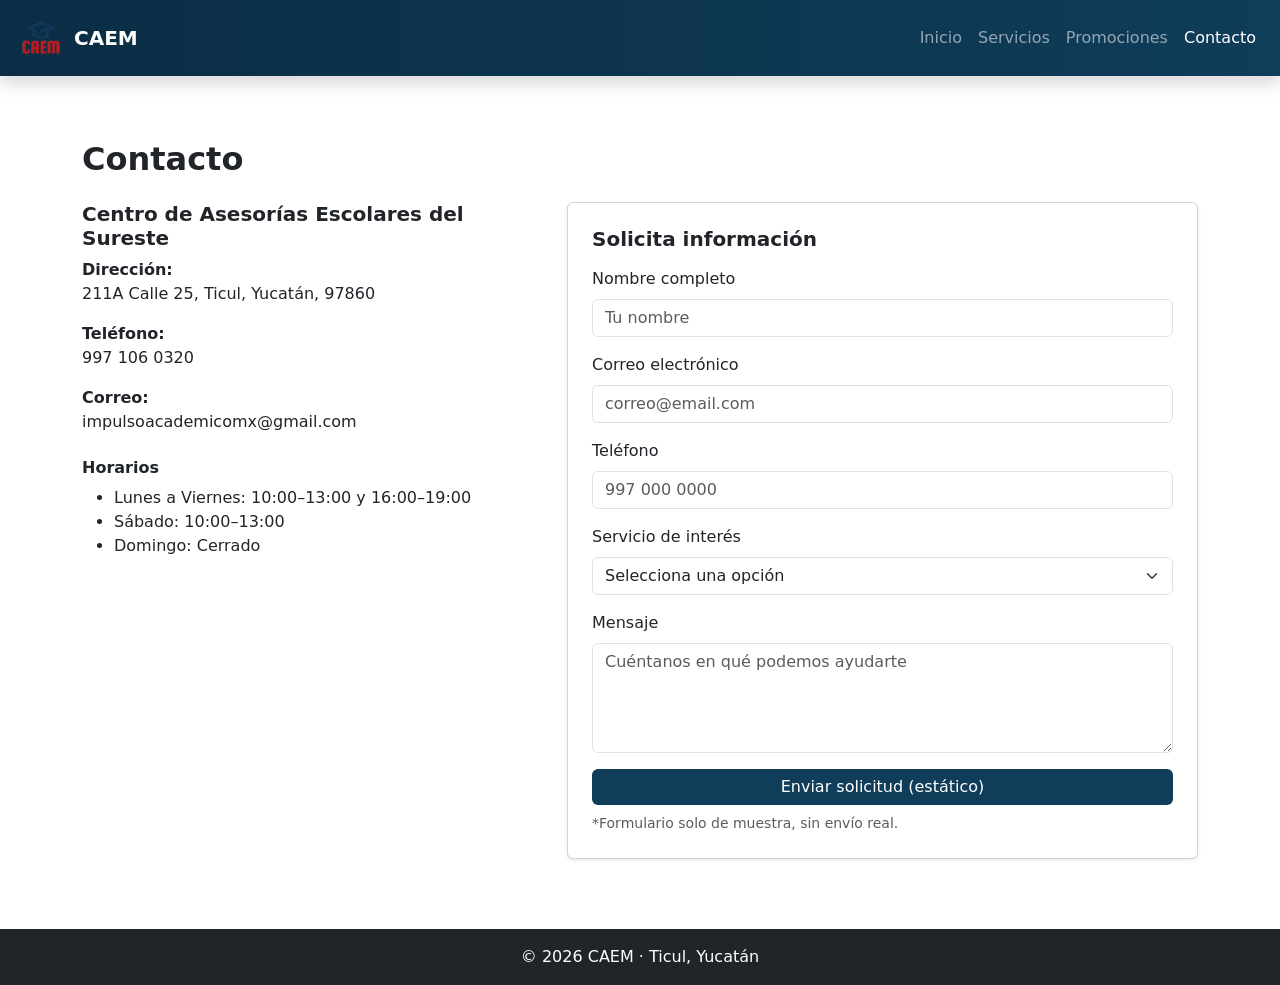
==== contacto.html @ b6067c70 "Primer commit - Sitio web CAEM" ====
<!doctype html>
<html lang="es">
<head>
  <meta charset="UTF-8">
  <title>Contacto | CAEM</title>
  <meta name="viewport" content="width=device-width, initial-scale=1">

  <link href="https://cdn.jsdelivr.net/npm/bootstrap@5.3.3/dist/css/bootstrap.min.css" rel="stylesheet">
  <link rel="stylesheet" href="styles.css">
</head>

<body>

<!-- NAV -->
<nav class="navbar navbar-expand-lg navbar-dark bg-caem fixed-top shadow">
  <div class="container-fluid px-3">
    <a class="navbar-brand d-flex align-items-center gap-2 fw-bold" href="index.html">
      <img src="imagenes/CAEMLOGOsF.png" class="logo-nav">
      CAEM
    </a>
    <ul class="navbar-nav ms-auto">
      <li class="nav-item"><a class="nav-link" href="index.html">Inicio</a></li>
      <li class="nav-item"><a class="nav-link" href="servicios.html">Servicios</a></li>
      <li class="nav-item"><a class="nav-link" href="promociones.html">Promociones</a></li>
      <li class="nav-item"><a class="nav-link active" href="contacto.html">Contacto</a></li>
    </ul>
  </div>
</nav>

<!-- CONTENIDO -->
<main>
  <section class="section-pad">
    <div class="container">
      <h2 class="fw-bold mb-4">Contacto</h2>

      <div class="row g-5">
        <!-- INFO -->
        <div class="col-lg-5">
          <h5 class="fw-bold">Centro de Asesorías Escolares del Sureste</h5>

          <p><strong>Dirección:</strong><br>
            211A Calle 25, Ticul, Yucatán, 97860
          </p>

          <p><strong>Teléfono:</strong><br>
            997 106 0320
          </p>

          <p><strong>Correo:</strong><br>
            impulsoacademicomx@gmail.com
          </p>

          <h6 class="fw-bold mt-4">Horarios</h6>
          <ul>
            <li>Lunes a Viernes: 10:00–13:00 y 16:00–19:00</li>
            <li>Sábado: 10:00–13:00</li>
            <li>Domingo: Cerrado</li>
          </ul>
        </div>

        <!-- FORMULARIO -->
        <div class="col-lg-7">
          <form class="card shadow-sm p-4">
            <h5 class="fw-bold mb-3">Solicita información</h5>

            <div class="mb-3">
              <label class="form-label">Nombre completo</label>
              <input
                type="text"
                class="form-control"
                placeholder="Tu nombre"
                required
              >
            </div>

            <div class="mb-3">
              <label class="form-label">Correo electrónico</label>
              <input
                type="email"
                class="form-control"
                placeholder="correo@email.com"
                required
              >
            </div>

            <div class="mb-3">
              <label class="form-label">Teléfono</label>
              <input
                type="tel"
                class="form-control"
                placeholder="997 000 0000"
                required
                pattern="[0-9 ]{10,}"
              >
            </div>

            <div class="mb-3">
              <label class="form-label">Servicio de interés</label>
              <select class="form-select" required>
                <option value="">Selecciona una opción</option>
                <option>Regularización</option>
                <option>Preparación para exámenes</option>
                <option>Apoyo en tareas</option>
                <option>Clases individuales</option>
              </select>
            </div>

            <div class="mb-3">
              <label class="form-label">Mensaje</label>
              <textarea
                class="form-control"
                rows="4"
                placeholder="Cuéntanos en qué podemos ayudarte"
                required
              ></textarea>
            </div>

            <button type="submit" class="btn btn-caem w-100">
              Enviar solicitud (estático)
            </button>

            <p class="small text-muted mt-2 mb-0">
              *Formulario solo de muestra, sin envío real.
            </p>
          </form>
        </div>
      </div>
    </div>
  </section>
</main>

<!-- FOOTER -->
<footer class="text-center py-3">
  © 2026 CAEM · Ticul, Yucatán
</footer>

</body>
</html>
---- styles.css ----
:root{
    --caem:#0b2d45;
    --caem2:#0f3d5a;
    --accent:#ffc107;
  }
  
  /* ===== LAYOUT GENERAL (FOOTER ABAJO) ===== */
  html, body{
    height: 100%;
  }
  
  body{
    margin: 0;
    padding-top: 70px;
    display: flex;
    flex-direction: column;
    font-family: system-ui, -apple-system, BlinkMacSystemFont, sans-serif;
  }
  
  main{
    flex: 1;
  }
  
  /* ===== NAV ===== */
  .bg-caem{
    background: linear-gradient(90deg, var(--caem), var(--caem2));
  }
  
  .logo-nav{
    height: 34px;
  }
  
  /* ===== HERO ===== */
  .hero{
    min-height: 85vh;
    background:
      linear-gradient(rgba(11,45,69,.85), rgba(11,45,69,.9)),
      url("imagenes/fondoPagPrincipal.jpeg") center/cover no-repeat;
    color: white;
  }
  
  .hero-interno{
    min-height: 45vh;
    background:
      linear-gradient(rgba(11,45,69,.9), rgba(11,45,69,.95));
  }
  
  .hero-servicios{
    background-image:
      linear-gradient(rgba(11,45,69,.9), rgba(11,45,69,.95)),
      url("imagenes/serviciosCaem.jpg");
  }
  
  .hero-promos{
    background-image:
      linear-gradient(rgba(11,45,69,.9), rgba(11,45,69,.95)),
      url("imagenes/promocionesCaem.jpg");
  }
  
  .logo-hero{
    max-width: 140px;
    filter: drop-shadow(0 6px 14px rgba(0,0,0,.35));
  }
  
  /* ===== SECCIONES ===== */
  .section-pad{
    padding: 70px 0;
  }
  
  /* ===== BOTONES ===== */
  .btn-caem{
    background: var(--caem2);
    color: white;
    border: none;
  }
  .btn-caem:hover{
    filter: brightness(1.08);
    color: white;
  }
  
  /* ===== CARDS ===== */
  .promo-card{
    transition: transform .2s ease;
  }
  .promo-card:hover{
    transform: translateY(-6px);
  }
  
  /* ===== FOOTER ===== */
  footer{
    background: #212529;
    color: white;
  }

/* =====caem logo nav ajuste====== */
.logo-nav {
    height: 50px;  
    width: auto;
}
.navbar .container{
    padding-left: 0;
  }
  
  .navbar-brand{
    margin-left: 0;
  }
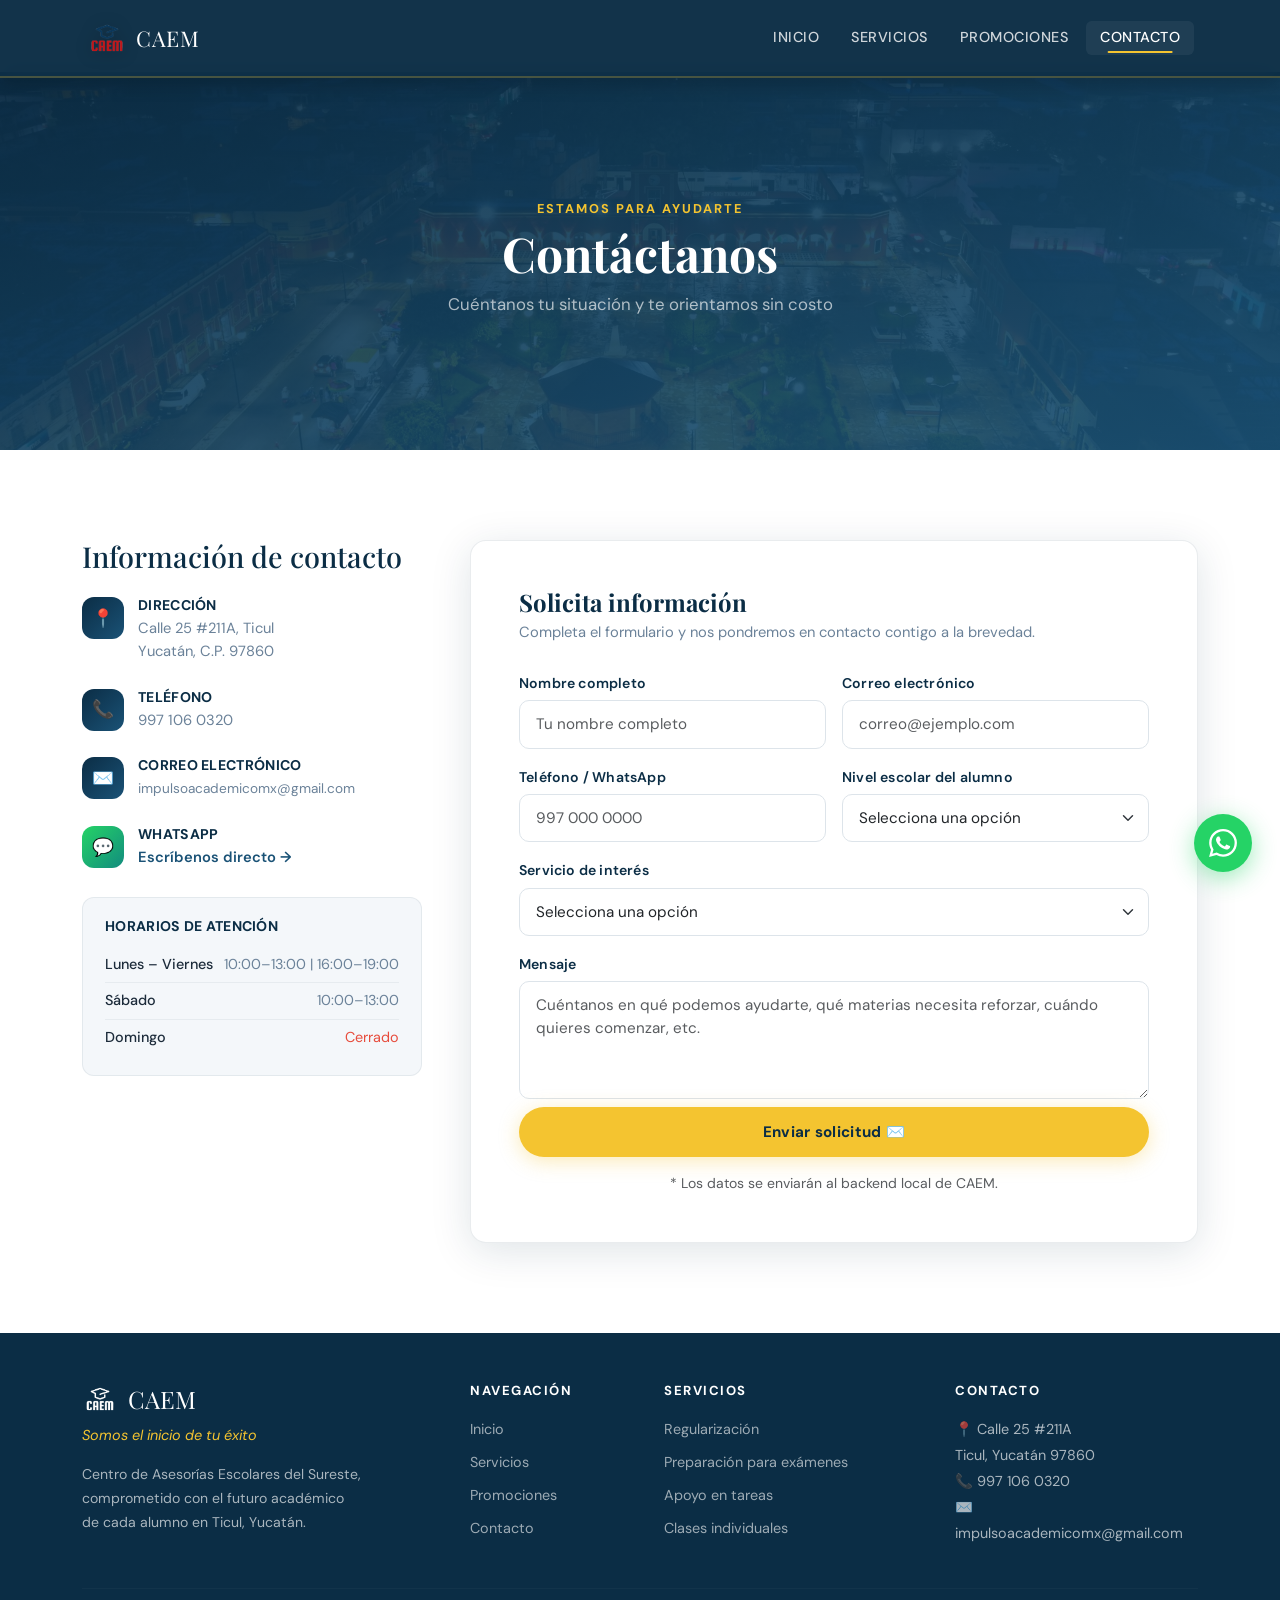
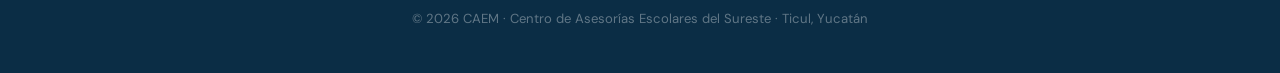
==== commit 671618e8: "Conectar frontend con backend en Render" ====
--- a/contacto.html
+++ b/contacto.html
@@ -4,135 +4,297 @@
   <meta charset="UTF-8">
   <title>Contacto | CAEM</title>
   <meta name="viewport" content="width=device-width, initial-scale=1">
-
   <link href="https://cdn.jsdelivr.net/npm/bootstrap@5.3.3/dist/css/bootstrap.min.css" rel="stylesheet">
   <link rel="stylesheet" href="styles.css">
 </head>
-
 <body>
 
 <!-- NAV -->
 <nav class="navbar navbar-expand-lg navbar-dark bg-caem fixed-top shadow">
-  <div class="container-fluid px-3">
-    <a class="navbar-brand d-flex align-items-center gap-2 fw-bold" href="index.html">
-      <img src="imagenes/CAEMLOGOsF.png" class="logo-nav">
+  <div class="container px-3">
+    <a class="navbar-brand d-flex align-items-center gap-2" href="index.html">
+      <img src="imagenes/CAEMLOGOsF.png" class="logo-nav" alt="CAEM">
       CAEM
     </a>
-    <ul class="navbar-nav ms-auto">
-      <li class="nav-item"><a class="nav-link" href="index.html">Inicio</a></li>
-      <li class="nav-item"><a class="nav-link" href="servicios.html">Servicios</a></li>
-      <li class="nav-item"><a class="nav-link" href="promociones.html">Promociones</a></li>
-      <li class="nav-item"><a class="nav-link active" href="contacto.html">Contacto</a></li>
-    </ul>
+    <button class="navbar-toggler border-0" type="button" data-bs-toggle="collapse" data-bs-target="#nav">
+      <span class="navbar-toggler-icon"></span>
+    </button>
+    <div class="collapse navbar-collapse" id="nav">
+      <ul class="navbar-nav ms-auto gap-1">
+        <li class="nav-item"><a class="nav-link" href="index.html">Inicio</a></li>
+        <li class="nav-item"><a class="nav-link" href="servicios.html">Servicios</a></li>
+        <li class="nav-item"><a class="nav-link" href="promociones.html">Promociones</a></li>
+        <li class="nav-item"><a class="nav-link active" href="contacto.html">Contacto</a></li>
+      </ul>
+    </div>
   </div>
 </nav>
+
+<!-- HERO -->
+<header class="hero-interno">
+  <div class="container text-center">
+    <p class="text-uppercase fw-bold mb-2" style="color:var(--accent);letter-spacing:2px;font-size:.8rem;">Estamos para ayudarte</p>
+    <h1 class="fw-bold">Contáctanos</h1>
+    <p>Cuéntanos tu situación y te orientamos sin costo</p>
+  </div>
+</header>
 
 <!-- CONTENIDO -->
 <main>
   <section class="section-pad">
     <div class="container">
-      <h2 class="fw-bold mb-4">Contacto</h2>
-
-      <div class="row g-5">
+      <div class="row g-5 align-items-start">
+
         <!-- INFO -->
-        <div class="col-lg-5">
-          <h5 class="fw-bold">Centro de Asesorías Escolares del Sureste</h5>
-
-          <p><strong>Dirección:</strong><br>
-            211A Calle 25, Ticul, Yucatán, 97860
-          </p>
-
-          <p><strong>Teléfono:</strong><br>
-            997 106 0320
-          </p>
-
-          <p><strong>Correo:</strong><br>
-            impulsoacademicomx@gmail.com
-          </p>
-
-          <h6 class="fw-bold mt-4">Horarios</h6>
-          <ul>
-            <li>Lunes a Viernes: 10:00–13:00 y 16:00–19:00</li>
-            <li>Sábado: 10:00–13:00</li>
-            <li>Domingo: Cerrado</li>
-          </ul>
+        <div class="col-lg-4">
+          <h2 class="section-title mb-4" style="font-size:1.8rem;">Información de contacto</h2>
+
+          <div class="info-item">
+            <div class="info-icon">📍</div>
+            <div>
+              <h6>Dirección</h6>
+              <p>Calle 25 #211A, Ticul<br>Yucatán, C.P. 97860</p>
+            </div>
+          </div>
+
+          <div class="info-item">
+            <div class="info-icon">📞</div>
+            <div>
+              <h6>Teléfono</h6>
+              <p><a href="tel:9971060320" style="color:inherit;text-decoration:none;">997 106 0320</a></p>
+            </div>
+          </div>
+
+          <div class="info-item">
+            <div class="info-icon">✉️</div>
+            <div>
+              <h6>Correo electrónico</h6>
+              <p><a href="mailto:impulsoacademicomx@gmail.com" style="color:inherit;text-decoration:none;font-size:.85rem;">impulsoacademicomx@gmail.com</a></p>
+            </div>
+          </div>
+
+          <div class="info-item">
+            <div class="info-icon" style="background:linear-gradient(135deg,#25d366,#128c7e);">💬</div>
+            <div>
+              <h6>WhatsApp</h6>
+              <p><a href="https://wa.me/529971060320" target="_blank" style="color:var(--caem3);font-weight:600;text-decoration:none;">Escríbenos directo →</a></p>
+            </div>
+          </div>
+
+          <div class="schedule-box">
+            <h6>Horarios de atención</h6>
+            <div class="schedule-row">
+              <span>Lunes – Viernes</span>
+              <span>10:00–13:00 | 16:00–19:00</span>
+            </div>
+            <div class="schedule-row">
+              <span>Sábado</span>
+              <span>10:00–13:00</span>
+            </div>
+            <div class="schedule-row">
+              <span>Domingo</span>
+              <span style="color:#e74c3c;">Cerrado</span>
+            </div>
+          </div>
         </div>
 
         <!-- FORMULARIO -->
-        <div class="col-lg-7">
-          <form class="card shadow-sm p-4">
-            <h5 class="fw-bold mb-3">Solicita información</h5>
-
-            <div class="mb-3">
-              <label class="form-label">Nombre completo</label>
-              <input
-                type="text"
-                class="form-control"
-                placeholder="Tu nombre"
-                required
-              >
-            </div>
-
-            <div class="mb-3">
-              <label class="form-label">Correo electrónico</label>
-              <input
-                type="email"
-                class="form-control"
-                placeholder="correo@email.com"
-                required
-              >
-            </div>
-
-            <div class="mb-3">
-              <label class="form-label">Teléfono</label>
-              <input
-                type="tel"
-                class="form-control"
-                placeholder="997 000 0000"
-                required
-                pattern="[0-9 ]{10,}"
-              >
-            </div>
-
-            <div class="mb-3">
-              <label class="form-label">Servicio de interés</label>
-              <select class="form-select" required>
-                <option value="">Selecciona una opción</option>
-                <option>Regularización</option>
-                <option>Preparación para exámenes</option>
-                <option>Apoyo en tareas</option>
-                <option>Clases individuales</option>
-              </select>
-            </div>
-
-            <div class="mb-3">
-              <label class="form-label">Mensaje</label>
-              <textarea
-                class="form-control"
-                rows="4"
-                placeholder="Cuéntanos en qué podemos ayudarte"
-                required
-              ></textarea>
-            </div>
-
-            <button type="submit" class="btn btn-caem w-100">
-              Enviar solicitud (estático)
-            </button>
-
-            <p class="small text-muted mt-2 mb-0">
-              *Formulario solo de muestra, sin envío real.
+        <div class="col-lg-8">
+          <div class="card contact-card p-4 p-md-5 border-0">
+            <h3 class="fw-bold mb-1" style="font-size:1.5rem;color:var(--caem);">Solicita información</h3>
+            <p style="color:var(--muted);font-size:.92rem;margin-bottom:28px;">
+              Completa el formulario y nos pondremos en contacto contigo a la brevedad.
             </p>
-          </form>
+
+            <form id="formContacto">
+              <div class="row g-3">
+                <div class="col-sm-6">
+                  <label for="nombre" class="form-label">Nombre completo</label>
+                  <input
+                    type="text"
+                    class="form-control"
+                    id="nombre"
+                    name="nombre"
+                    placeholder="Tu nombre completo"
+                    required
+                  >
+                </div>
+
+                <div class="col-sm-6">
+                  <label for="correo" class="form-label">Correo electrónico</label>
+                  <input
+                    type="email"
+                    class="form-control"
+                    id="correo"
+                    name="correo"
+                    placeholder="correo@ejemplo.com"
+                    required
+                  >
+                </div>
+
+                <div class="col-sm-6">
+                  <label for="telefono" class="form-label">Teléfono / WhatsApp</label>
+                  <input
+                    type="tel"
+                    class="form-control"
+                    id="telefono"
+                    name="telefono"
+                    placeholder="997 000 0000"
+                    required
+                  >
+                </div>
+
+                <div class="col-sm-6">
+                  <label for="nivelEscolar" class="form-label">Nivel escolar del alumno</label>
+                  <select class="form-select" id="nivelEscolar" name="nivelEscolar">
+                    <option value="">Selecciona una opción</option>
+                    <option>Secundaria</option>
+                    <option>Preparatoria</option>
+                    <option>Universidad</option>
+                    <option>Otro</option>
+                  </select>
+                </div>
+
+                <div class="col-12">
+                  <label for="servicio" class="form-label">Servicio de interés</label>
+                  <select
+                    class="form-select"
+                    id="servicio"
+                    name="servicio"
+                    required
+                  >
+                    <option value="">Selecciona una opción</option>
+                    <option>Regularización</option>
+                    <option>Preparación para exámenes de ingreso</option>
+                    <option>Apoyo en tareas</option>
+                    <option>Clases individuales</option>
+                    <option>Paquete Semanal</option>
+                    <option>Intensivo Universitario</option>
+                  </select>
+                </div>
+
+                <div class="col-12">
+                  <label for="mensaje" class="form-label">Mensaje</label>
+                  <textarea
+                    class="form-control"
+                    id="mensaje"
+                    name="mensaje"
+                    rows="4"
+                    placeholder="Cuéntanos en qué podemos ayudarte, qué materias necesita reforzar, cuándo quieres comenzar, etc."
+                    required
+                  ></textarea>
+                </div>
+
+                <div class="col-12 mt-2">
+                  <button
+                    type="submit"
+                    class="btn-primary-caem w-100 justify-content-center"
+                    style="display:flex;"
+                  >
+                    Enviar solicitud ✉️
+                  </button>
+                  <p class="small text-muted mt-3 mb-0 text-center">
+                    * Los datos se enviarán al backend local de CAEM.
+                  </p>
+                </div>
+              </div>
+            </form>
+          </div>
         </div>
+
       </div>
     </div>
   </section>
 </main>
 
 <!-- FOOTER -->
-<footer class="text-center py-3">
-  © 2026 CAEM · Ticul, Yucatán
+<footer>
+  <div class="container">
+    <div class="row g-5 mb-4">
+      <div class="col-lg-4">
+        <div class="footer-brand">
+          <img src="imagenes/CAEMLOGOsF.png" class="footer-logo" alt="CAEM">
+          CAEM
+        </div>
+        <p class="footer-tagline">Somos el inicio de tu éxito</p>
+        <p class="footer-text">Centro de Asesorías Escolares del Sureste, comprometido con el futuro académico de cada alumno en Ticul, Yucatán.</p>
+      </div>
+      <div class="col-6 col-lg-2">
+        <p class="footer-heading">Navegación</p>
+        <ul class="footer-links">
+          <li><a href="index.html">Inicio</a></li>
+          <li><a href="servicios.html">Servicios</a></li>
+          <li><a href="promociones.html">Promociones</a></li>
+          <li><a href="contacto.html">Contacto</a></li>
+        </ul>
+      </div>
+      <div class="col-6 col-lg-3">
+        <p class="footer-heading">Servicios</p>
+        <ul class="footer-links">
+          <li><a href="servicios.html">Regularización</a></li>
+          <li><a href="servicios.html">Preparación para exámenes</a></li>
+          <li><a href="servicios.html">Apoyo en tareas</a></li>
+          <li><a href="servicios.html">Clases individuales</a></li>
+        </ul>
+      </div>
+      <div class="col-lg-3">
+        <p class="footer-heading">Contacto</p>
+        <div class="footer-contact">
+          <p>📍 Calle 25 #211A<br>Ticul, Yucatán 97860</p>
+          <p>📞 997 106 0320</p>
+          <p>✉️ impulsoacademicomx@gmail.com</p>
+        </div>
+      </div>
+    </div>
+    <hr class="footer-divider">
+    <p class="footer-copy">© 2026 CAEM · Centro de Asesorías Escolares del Sureste · Ticul, Yucatán</p>
+  </div>
 </footer>
+
+<a href="https://wa.me/529971060320" target="_blank" class="whatsapp-btn" title="Escríbenos por WhatsApp">
+  <svg xmlns="http://www.w3.org/2000/svg" width="28" height="28" viewBox="0 0 24 24" fill="currentColor"><path d="M17.472 14.382c-.297-.149-1.758-.867-2.03-.967-.273-.099-.471-.148-.67.15-.197.297-.767.966-.94 1.164-.173.199-.347.223-.644.075-.297-.15-1.255-.463-2.39-1.475-.883-.788-1.48-1.761-1.653-2.059-.173-.297-.018-.458.13-.606.134-.133.298-.347.446-.52.149-.174.198-.298.298-.497.099-.198.05-.371-.025-.52-.075-.149-.669-1.612-.916-2.207-.242-.579-.487-.5-.669-.51-.173-.008-.371-.01-.57-.01-.198 0-.52.074-.792.372-.272.297-1.04 1.016-1.04 2.479 0 1.462 1.065 2.875 1.213 3.074.149.198 2.096 3.2 5.077 4.487.709.306 1.262.489 1.694.625.712.227 1.36.195 1.871.118.571-.085 1.758-.719 2.006-1.413.248-.694.248-1.289.173-1.413-.074-.124-.272-.198-.57-.347m-5.421 7.403h-.004a9.87 9.87 0 01-5.031-1.378l-.361-.214-3.741.982.998-3.648-.235-.374a9.86 9.86 0 01-1.51-5.26c.001-5.45 4.436-9.884 9.888-9.884 2.64 0 5.122 1.03 6.988 2.898a9.825 9.825 0 012.893 6.994c-.003 5.45-4.437 9.884-9.885 9.884m8.413-18.297A11.815 11.815 0 0012.05 0C5.495 0 .16 5.335.157 11.892c0 2.096.547 4.142 1.588 5.945L.057 24l6.305-1.654a11.882 11.882 0 005.683 1.448h.005c6.554 0 11.89-5.335 11.893-11.893a11.821 11.821 0 00-3.48-8.413z"/></svg>
+</a>
+
+<script src="https://cdn.jsdelivr.net/npm/bootstrap@5.3.3/dist/js/bootstrap.bundle.min.js"></script>
+
+<script>
+  const formContacto = document.getElementById("formContacto");
+
+  formContacto.addEventListener("submit", async function (e) {
+    e.preventDefault();
+
+    const data = {
+      nombre: document.getElementById("nombre").value.trim(),
+      correo: document.getElementById("correo").value.trim(),
+      telefono: document.getElementById("telefono").value.trim(),
+      servicio: document.getElementById("servicio").value,
+      mensaje: document.getElementById("mensaje").value.trim()
+    };
+
+    try {
+      const response = await fetch("https://caem-backend.onrender.com/api/contacto", {
+        method: "POST",
+        headers: {
+          "Content-Type": "application/json"
+        },
+        body: JSON.stringify(data)
+      });
+
+      const resultado = await response.json();
+
+      if (!response.ok) {
+        throw new Error(resultado.error || "No se pudo enviar la solicitud");
+      }
+
+      alert("Datos enviados correctamente 🚀");
+      formContacto.reset();
+      console.log(resultado);
+    } catch (error) {
+      console.error(error);
+      alert("Error al enviar datos ❌");
+    }
+  });
+</script>
 
 </body>
 </html>
--- a/styles.css
+++ b/styles.css
@@ -1,106 +1,501 @@
-:root{
-    --caem:#0b2d45;
-    --caem2:#0f3d5a;
-    --accent:#ffc107;
-  }
-  
-  /* ===== LAYOUT GENERAL (FOOTER ABAJO) ===== */
-  html, body{
-    height: 100%;
-  }
-  
-  body{
-    margin: 0;
-    padding-top: 70px;
-    display: flex;
-    flex-direction: column;
-    font-family: system-ui, -apple-system, BlinkMacSystemFont, sans-serif;
-  }
-  
-  main{
-    flex: 1;
-  }
-  
-  /* ===== NAV ===== */
-  .bg-caem{
-    background: linear-gradient(90deg, var(--caem), var(--caem2));
-  }
-  
-  .logo-nav{
-    height: 34px;
-  }
-  
-  /* ===== HERO ===== */
-  .hero{
-    min-height: 85vh;
-    background:
-      linear-gradient(rgba(11,45,69,.85), rgba(11,45,69,.9)),
-      url("imagenes/fondoPagPrincipal.jpeg") center/cover no-repeat;
-    color: white;
-  }
-  
-  .hero-interno{
-    min-height: 45vh;
-    background:
-      linear-gradient(rgba(11,45,69,.9), rgba(11,45,69,.95));
-  }
-  
-  .hero-servicios{
-    background-image:
-      linear-gradient(rgba(11,45,69,.9), rgba(11,45,69,.95)),
-      url("imagenes/serviciosCaem.jpg");
-  }
-  
-  .hero-promos{
-    background-image:
-      linear-gradient(rgba(11,45,69,.9), rgba(11,45,69,.95)),
-      url("imagenes/promocionesCaem.jpg");
-  }
-  
-  .logo-hero{
-    max-width: 140px;
-    filter: drop-shadow(0 6px 14px rgba(0,0,0,.35));
-  }
-  
-  /* ===== SECCIONES ===== */
-  .section-pad{
-    padding: 70px 0;
-  }
-  
-  /* ===== BOTONES ===== */
-  .btn-caem{
-    background: var(--caem2);
-    color: white;
-    border: none;
-  }
-  .btn-caem:hover{
-    filter: brightness(1.08);
-    color: white;
-  }
-  
-  /* ===== CARDS ===== */
-  .promo-card{
-    transition: transform .2s ease;
-  }
-  .promo-card:hover{
-    transform: translateY(-6px);
-  }
-  
-  /* ===== FOOTER ===== */
-  footer{
-    background: #212529;
-    color: white;
-  }
-
-/* =====caem logo nav ajuste====== */
+@import url('https://fonts.googleapis.com/css2?family=Playfair+Display:wght@700;900&family=DM+Sans:wght@300;400;500;600&display=swap');
+
+:root {
+  --caem: #0b2d45;
+  --caem2: #0f3d5a;
+  --caem3: #1a5276;
+  --accent: #f4c430;
+  --accent2: #e8b820;
+  --white: #ffffff;
+  --light: #f4f7fa;
+  --text: #1c2b3a;
+  --muted: #6b8299;
+  --radius: 16px;
+  --shadow: 0 8px 40px rgba(11,45,69,.13);
+  --shadow-lg: 0 20px 60px rgba(11,45,69,.22);
+}
+
+/* ===== RESET & BASE ===== */
+*, *::before, *::after { box-sizing: border-box; margin: 0; padding: 0; }
+
+html { scroll-behavior: smooth; }
+
+html, body { height: 100%; }
+
+body {
+  font-family: 'DM Sans', sans-serif;
+  font-weight: 400;
+  color: var(--text);
+  background: #fff;
+  padding-top: 72px;
+  display: flex;
+  flex-direction: column;
+  overflow-x: hidden;
+}
+
+main { flex: 1; }
+
+h1, h2, h3, h4, h5 {
+  font-family: 'Playfair Display', serif;
+  line-height: 1.15;
+}
+
+/* ===== NAV ===== */
+.navbar {
+  background: rgba(11,45,69,.97) !important;
+  backdrop-filter: blur(12px);
+  border-bottom: 2px solid rgba(244,196,48,.25);
+  padding: 12px 0;
+  transition: all .3s ease;
+}
+
+.bg-caem { background: rgba(11,45,69,.97) !important; }
+
+.navbar-brand {
+  font-family: 'Playfair Display', serif;
+  font-size: 1.35rem;
+  letter-spacing: .5px;
+  color: #fff !important;
+}
+
 .logo-nav {
-    height: 50px;  
-    width: auto;
-}
-.navbar .container{
-    padding-left: 0;
-  }
-  
-  .navbar-brand{
-    margin-left: 0;
-  }+  height: 42px;
+  width: auto;
+  filter: drop-shadow(0 2px 8px rgba(0,0,0,.3));
+}
+
+.nav-link {
+  color: rgba(255,255,255,.8) !important;
+  font-weight: 500;
+  font-size: .9rem;
+  letter-spacing: .5px;
+  text-transform: uppercase;
+  padding: 6px 14px !important;
+  border-radius: 6px;
+  transition: all .2s ease;
+  position: relative;
+}
+
+.nav-link::after {
+  content: '';
+  position: absolute;
+  bottom: 2px; left: 50%;
+  width: 0; height: 2px;
+  background: var(--accent);
+  transform: translateX(-50%);
+  transition: width .25s ease;
+  border-radius: 2px;
+}
+
+.nav-link:hover, .nav-link.active {
+  color: #fff !important;
+  background: rgba(255,255,255,.06);
+}
+
+.nav-link:hover::after, .nav-link.active::after { width: 60%; }
+
+/* ===== HERO PRINCIPAL ===== */
+.hero {
+  min-height: 100vh;
+  position: relative;
+  display: flex;
+  align-items: center;
+  justify-content: center;
+  text-align: center;
+  overflow: hidden;
+  background:
+    linear-gradient(165deg, rgba(11,45,69,.92) 0%, rgba(11,45,69,.75) 60%, rgba(26,82,118,.88) 100%),
+    url("imagenes/fondoPagPrincipal.jpeg") center/cover no-repeat;
+  color: white;
+}
+
+/* Geometric accent */
+.hero::before {
+  content: '';
+  position: absolute;
+  bottom: -80px; right: -80px;
+  width: 500px; height: 500px;
+  border: 2px solid rgba(244,196,48,.12);
+  border-radius: 50%;
+  pointer-events: none;
+}
+.hero::after {
+  content: '';
+  position: absolute;
+  bottom: 40px; right: 40px;
+  width: 320px; height: 320px;
+  border: 1px solid rgba(244,196,48,.08);
+  border-radius: 50%;
+  pointer-events: none;
+}
+
+.hero-content { position: relative; z-index: 2; max-width: 800px; margin: 0 auto; padding: 0 24px; }
+
+.hero-badge {
+  display: inline-block;
+  background: rgba(244,196,48,.15);
+  border: 1px solid rgba(244,196,48,.4);
+  color: var(--accent);
+  font-size: .78rem;
+  font-weight: 600;
+  letter-spacing: 2px;
+  text-transform: uppercase;
+  padding: 7px 18px;
+  border-radius: 50px;
+  margin-bottom: 24px;
+  animation: fadeDown .8s ease both;
+}
+
+.logo-hero {
+  max-width: 120px;
+  filter: drop-shadow(0 6px 20px rgba(0,0,0,.4));
+  margin-bottom: 28px;
+  animation: fadeDown .7s ease both;
+}
+
+.hero h1 {
+  font-size: clamp(2.2rem, 6vw, 3.8rem);
+  font-weight: 900;
+  line-height: 1.1;
+  color: #fff;
+  margin-bottom: 16px;
+  animation: fadeUp .8s .1s ease both;
+}
+
+.hero-lema {
+  font-family: 'Playfair Display', serif;
+  font-size: clamp(1rem, 2.5vw, 1.35rem);
+  font-style: italic;
+  color: var(--accent);
+  letter-spacing: .5px;
+  margin-bottom: 12px;
+  animation: fadeUp .8s .2s ease both;
+}
+
+.hero p.lead {
+  font-size: clamp(.95rem, 2vw, 1.1rem);
+  color: rgba(255,255,255,.65);
+  max-width: 560px;
+  margin: 0 auto 36px;
+  animation: fadeUp .8s .3s ease both;
+}
+
+.hero-btns {
+  display: flex;
+  justify-content: center;
+  gap: 14px;
+  flex-wrap: wrap;
+  animation: fadeUp .8s .4s ease both;
+}
+
+.btn-primary-caem {
+  background: var(--accent);
+  color: var(--caem);
+  font-weight: 700;
+  font-size: .95rem;
+  letter-spacing: .3px;
+  padding: 14px 32px;
+  border-radius: 50px;
+  border: none;
+  cursor: pointer;
+  text-decoration: none;
+  display: inline-flex;
+  align-items: center;
+  gap: 8px;
+  transition: all .25s ease;
+  box-shadow: 0 4px 20px rgba(244,196,48,.35);
+}
+.btn-primary-caem:hover {
+  background: var(--accent2);
+  color: var(--caem);
+  transform: translateY(-2px);
+  box-shadow: 0 8px 28px rgba(244,196,48,.45);
+}
+
+.btn-outline-caem {
+  background: transparent;
+  color: #fff;
+  font-weight: 600;
+  font-size: .95rem;
+  padding: 13px 30px;
+  border-radius: 50px;
+  border: 1.5px solid rgba(255,255,255,.45);
+  cursor: pointer;
+  text-decoration: none;
+  display: inline-flex;
+  align-items: center;
+  gap: 8px;
+  transition: all .25s ease;
+}
+.btn-outline-caem:hover {
+  border-color: #fff;
+  background: rgba(255,255,255,.08);
+  color: #fff;
+  transform: translateY(-2px);
+}
+
+/* Scroll indicator */
+.scroll-hint {
+  position: absolute;
+  bottom: 32px; left: 50%;
+  transform: translateX(-50%);
+  display: flex; flex-direction: column; align-items: center; gap: 6px;
+  color: rgba(255,255,255,.4);
+  font-size: .7rem; letter-spacing: 1.5px; text-transform: uppercase;
+  animation: fadeUp 1s .8s ease both;
+}
+.scroll-hint span { display: block; width: 1.5px; height: 36px; background: rgba(255,255,255,.2); border-radius: 2px; position: relative; overflow: hidden; }
+.scroll-hint span::after { content: ''; position: absolute; top: -100%; left: 0; width: 100%; height: 100%; background: var(--accent); animation: scrollPulse 2s 1.5s infinite ease-in-out; }
+
+/* ===== HERO INTERNO ===== */
+.hero-interno {
+  min-height: 42vh;
+  background:
+    linear-gradient(165deg, rgba(11,45,69,.93) 0%, rgba(26,82,118,.9) 100%),
+    url("imagenes/fondoPagPrincipal.jpeg") center/cover no-repeat;
+  display: flex; align-items: center; text-align: center; color: #fff;
+  position: relative; overflow: hidden;
+}
+.hero-servicios { background-image: linear-gradient(165deg, rgba(11,45,69,.93), rgba(26,82,118,.9)), url("imagenes/serviciosCaem.jpg"); }
+
+.hero-interno h1 { font-size: clamp(2rem, 5vw, 3rem); color: #fff; }
+.hero-interno p   { color: rgba(255,255,255,.65); font-size: 1.05rem; margin-top: 10px; }
+
+/* ===== SECCION: POR QUÉ CAEM ===== */
+.section-pad { padding: 90px 0; }
+
+.section-title {
+  font-size: clamp(1.8rem, 4vw, 2.6rem);
+  color: var(--caem);
+  margin-bottom: 12px;
+}
+
+.section-sub {
+  color: var(--muted);
+  font-size: 1.05rem;
+  max-width: 540px;
+  margin: 0 auto 52px;
+}
+
+/* Why cards */
+.why-grid { display: grid; grid-template-columns: repeat(auto-fit, minmax(220px, 1fr)); gap: 28px; }
+
+.why-card {
+  background: #fff;
+  border: 1px solid rgba(11,45,69,.09);
+  border-radius: var(--radius);
+  padding: 36px 28px;
+  text-align: center;
+  transition: all .3s ease;
+  box-shadow: var(--shadow);
+}
+.why-card:hover { transform: translateY(-6px); box-shadow: var(--shadow-lg); border-color: rgba(244,196,48,.4); }
+
+.why-icon {
+  width: 64px; height: 64px;
+  background: linear-gradient(135deg, var(--caem), var(--caem3));
+  border-radius: 18px;
+  display: flex; align-items: center; justify-content: center;
+  margin: 0 auto 20px;
+  font-size: 1.6rem;
+  box-shadow: 0 8px 20px rgba(11,45,69,.22);
+}
+
+.why-card h5 { font-family: 'DM Sans', sans-serif; font-weight: 700; font-size: 1rem; color: var(--caem); margin-bottom: 8px; }
+.why-card p  { color: var(--muted); font-size: .9rem; line-height: 1.65; }
+
+/* ===== STATS BANNER ===== */
+.stats-banner {
+  background: linear-gradient(135deg, var(--caem) 0%, var(--caem3) 100%);
+  padding: 70px 0 80px;
+  position: relative;
+  overflow: visible;
+}
+.stats-banner::before {
+  content: '';
+  position: absolute; top: -60px; right: -60px;
+  width: 300px; height: 300px;
+  border: 1px solid rgba(255,255,255,.07);
+  border-radius: 50%;
+}
+
+.stat-item { text-align: center; padding: 20px 16px; display: flex; flex-direction: column; align-items: center; justify-content: center; }
+.stat-num {
+  font-family: 'Playfair Display', serif;
+  font-size: 3.5rem;
+  font-weight: 900;
+  color: var(--accent);
+  line-height: 1.1;
+  display: block;
+  width: 100%;
+}
+.stat-label { color: rgba(255,255,255,.75); font-size: .92rem; margin-top: 10px; font-weight: 500; display: block; }
+
+/* ===== CTA SECTION ===== */
+.cta-section {
+  background: var(--light);
+  padding: 90px 0;
+  text-align: center;
+}
+.cta-section h2 { color: var(--caem); margin-bottom: 14px; }
+.cta-section p  { color: var(--muted); max-width: 480px; margin: 0 auto 36px; font-size: 1.05rem; }
+
+/* ===== CARDS (SERVICIOS / PROMOS) ===== */
+.promo-card {
+  border: 1px solid rgba(11,45,69,.08);
+  border-radius: var(--radius) !important;
+  transition: all .3s ease;
+  overflow: hidden;
+  position: relative;
+}
+.promo-card::before {
+  content: '';
+  position: absolute;
+  top: 0; left: 0;
+  width: 4px; height: 100%;
+  background: linear-gradient(to bottom, var(--accent), var(--caem3));
+  opacity: 0;
+  transition: opacity .3s ease;
+}
+.promo-card:hover { transform: translateY(-7px); box-shadow: var(--shadow-lg) !important; border-color: rgba(244,196,48,.3); }
+.promo-card:hover::before { opacity: 1; }
+
+.promo-card .card-body { padding: 32px 28px; }
+.promo-card h5 { font-size: 1.15rem; color: var(--caem); margin-bottom: 10px; }
+.promo-card p  { color: var(--muted); font-size: .93rem; line-height: 1.68; }
+
+.card-icon {
+  width: 48px; height: 48px;
+  background: linear-gradient(135deg, var(--caem), var(--caem3));
+  border-radius: 12px;
+  display: flex; align-items: center; justify-content: center;
+  margin-bottom: 18px;
+  font-size: 1.3rem;
+}
+
+/* ===== FORM (CONTACTO) ===== */
+.contact-card {
+  background: #fff;
+  border-radius: var(--radius) !important;
+  border: 1px solid rgba(11,45,69,.09) !important;
+  box-shadow: var(--shadow) !important;
+}
+
+.form-control, .form-select {
+  border-radius: 10px !important;
+  border: 1.5px solid #dde4ea !important;
+  padding: 12px 16px !important;
+  font-size: .95rem !important;
+  transition: border-color .2s ease, box-shadow .2s ease !important;
+  font-family: 'DM Sans', sans-serif !important;
+}
+.form-control:focus, .form-select:focus {
+  border-color: var(--caem3) !important;
+  box-shadow: 0 0 0 3px rgba(15,61,90,.1) !important;
+}
+.form-label { font-weight: 600; font-size: .88rem; color: var(--caem); margin-bottom: 6px !important; letter-spacing: .2px; }
+
+/* Info sidebar */
+.info-item { display: flex; gap: 14px; align-items: flex-start; margin-bottom: 26px; }
+.info-icon {
+  width: 42px; height: 42px; min-width: 42px;
+  background: linear-gradient(135deg, var(--caem), var(--caem3));
+  border-radius: 12px;
+  display: flex; align-items: center; justify-content: center;
+  font-size: 1.1rem;
+}
+.info-item h6 { font-family: 'DM Sans', sans-serif; font-weight: 700; color: var(--caem); margin-bottom: 3px; font-size: .88rem; letter-spacing: .3px; text-transform: uppercase; }
+.info-item p  { color: var(--muted); font-size: .92rem; margin: 0; line-height: 1.55; }
+
+.schedule-box {
+  background: var(--light);
+  border-radius: 12px;
+  padding: 20px 22px;
+  margin-top: 28px;
+  border: 1px solid rgba(11,45,69,.07);
+}
+.schedule-box h6 { font-family: 'DM Sans', sans-serif; font-weight: 700; color: var(--caem); margin-bottom: 12px; font-size: .88rem; letter-spacing: .3px; text-transform: uppercase; }
+.schedule-row { display: flex; justify-content: space-between; padding: 7px 0; border-bottom: 1px solid rgba(11,45,69,.06); font-size: .9rem; }
+.schedule-row:last-child { border-bottom: none; }
+.schedule-row span:first-child { color: var(--text); font-weight: 500; }
+.schedule-row span:last-child  { color: var(--muted); }
+
+/* ===== BUTTONS ===== */
+.btn-caem {
+  background: linear-gradient(135deg, var(--caem), var(--caem3));
+  color: white;
+  border: none;
+  border-radius: 50px;
+  padding: 13px 32px;
+  font-weight: 600;
+  letter-spacing: .3px;
+  transition: all .25s ease;
+  font-family: 'DM Sans', sans-serif;
+}
+.btn-caem:hover { transform: translateY(-2px); box-shadow: 0 8px 24px rgba(11,45,69,.3); color: white; filter: brightness(1.1); }
+
+/* WhatsApp float button */
+.whatsapp-btn {
+  position: fixed;
+  bottom: 28px; right: 28px;
+  width: 58px; height: 58px;
+  background: #25d366;
+  border-radius: 50%;
+  display: flex; align-items: center; justify-content: center;
+  color: #fff;
+  font-size: 1.6rem;
+  box-shadow: 0 6px 24px rgba(37,211,102,.45);
+  text-decoration: none;
+  z-index: 999;
+  transition: all .25s ease;
+  animation: popIn .6s 1.5s ease both;
+}
+.whatsapp-btn:hover { transform: scale(1.1); box-shadow: 0 10px 32px rgba(37,211,102,.55); color: #fff; }
+
+/* ===== FOOTER ===== */
+footer {
+  background: var(--caem);
+  color: rgba(255,255,255,.65);
+  padding: 48px 0 28px;
+}
+.footer-brand {
+  font-family: 'Playfair Display', serif;
+  font-size: 1.5rem;
+  color: #fff;
+  margin-bottom: 8px;
+  display: flex;
+  align-items: center;
+  gap: 10px;
+}
+.footer-logo { height: 36px; filter: brightness(0) invert(1); }
+.footer-tagline { font-style: italic; color: var(--accent); font-size: .9rem; margin-bottom: 16px; }
+.footer-text { font-size: .88rem; line-height: 1.7; max-width: 280px; }
+.footer-heading { font-family: 'DM Sans', sans-serif; font-weight: 700; color: #fff; font-size: .82rem; letter-spacing: 1.5px; text-transform: uppercase; margin-bottom: 16px; }
+.footer-links { list-style: none; padding: 0; }
+.footer-links li { margin-bottom: 9px; }
+.footer-links a { color: rgba(255,255,255,.6); text-decoration: none; font-size: .9rem; transition: color .2s; }
+.footer-links a:hover { color: var(--accent); }
+.footer-contact p { color: rgba(255,255,255,.65); font-size: .9rem; line-height: 1.8; margin: 0; }
+.footer-divider { border-color: rgba(255,255,255,.1); margin: 32px 0 20px; }
+.footer-copy { font-size: .82rem; color: rgba(255,255,255,.35); text-align: center; }
+
+/* ===== PROMO HERO OVERRIDE ===== */
+.hero-promos-bg {
+  background:
+    linear-gradient(rgba(11,45,69,.9), rgba(11,45,69,.95)),
+    url('imagenes/promocionCaem.jpg') center 30% / cover no-repeat !important;
+}
+
+/* ===== ANIMATIONS ===== */
+@keyframes fadeUp   { from { opacity: 0; transform: translateY(24px); } to { opacity: 1; transform: none; } }
+@keyframes fadeDown { from { opacity: 0; transform: translateY(-20px); } to { opacity: 1; transform: none; } }
+@keyframes scrollPulse { 0%,100%{top:-100%} 50%{top:100%} }
+@keyframes popIn { from{opacity:0;transform:scale(.5)} to{opacity:1;transform:scale(1)} }
+
+/* ===== RESPONSIVE ===== */
+@media (max-width: 768px) {
+  .hero { min-height: 100svh; }
+  .section-pad { padding: 60px 0; }
+  .stat-num { font-size: 2.2rem; }
+  .navbar-collapse { background: rgba(11,45,69,.98); padding: 12px; border-radius: 12px; margin-top: 8px; }
+}
